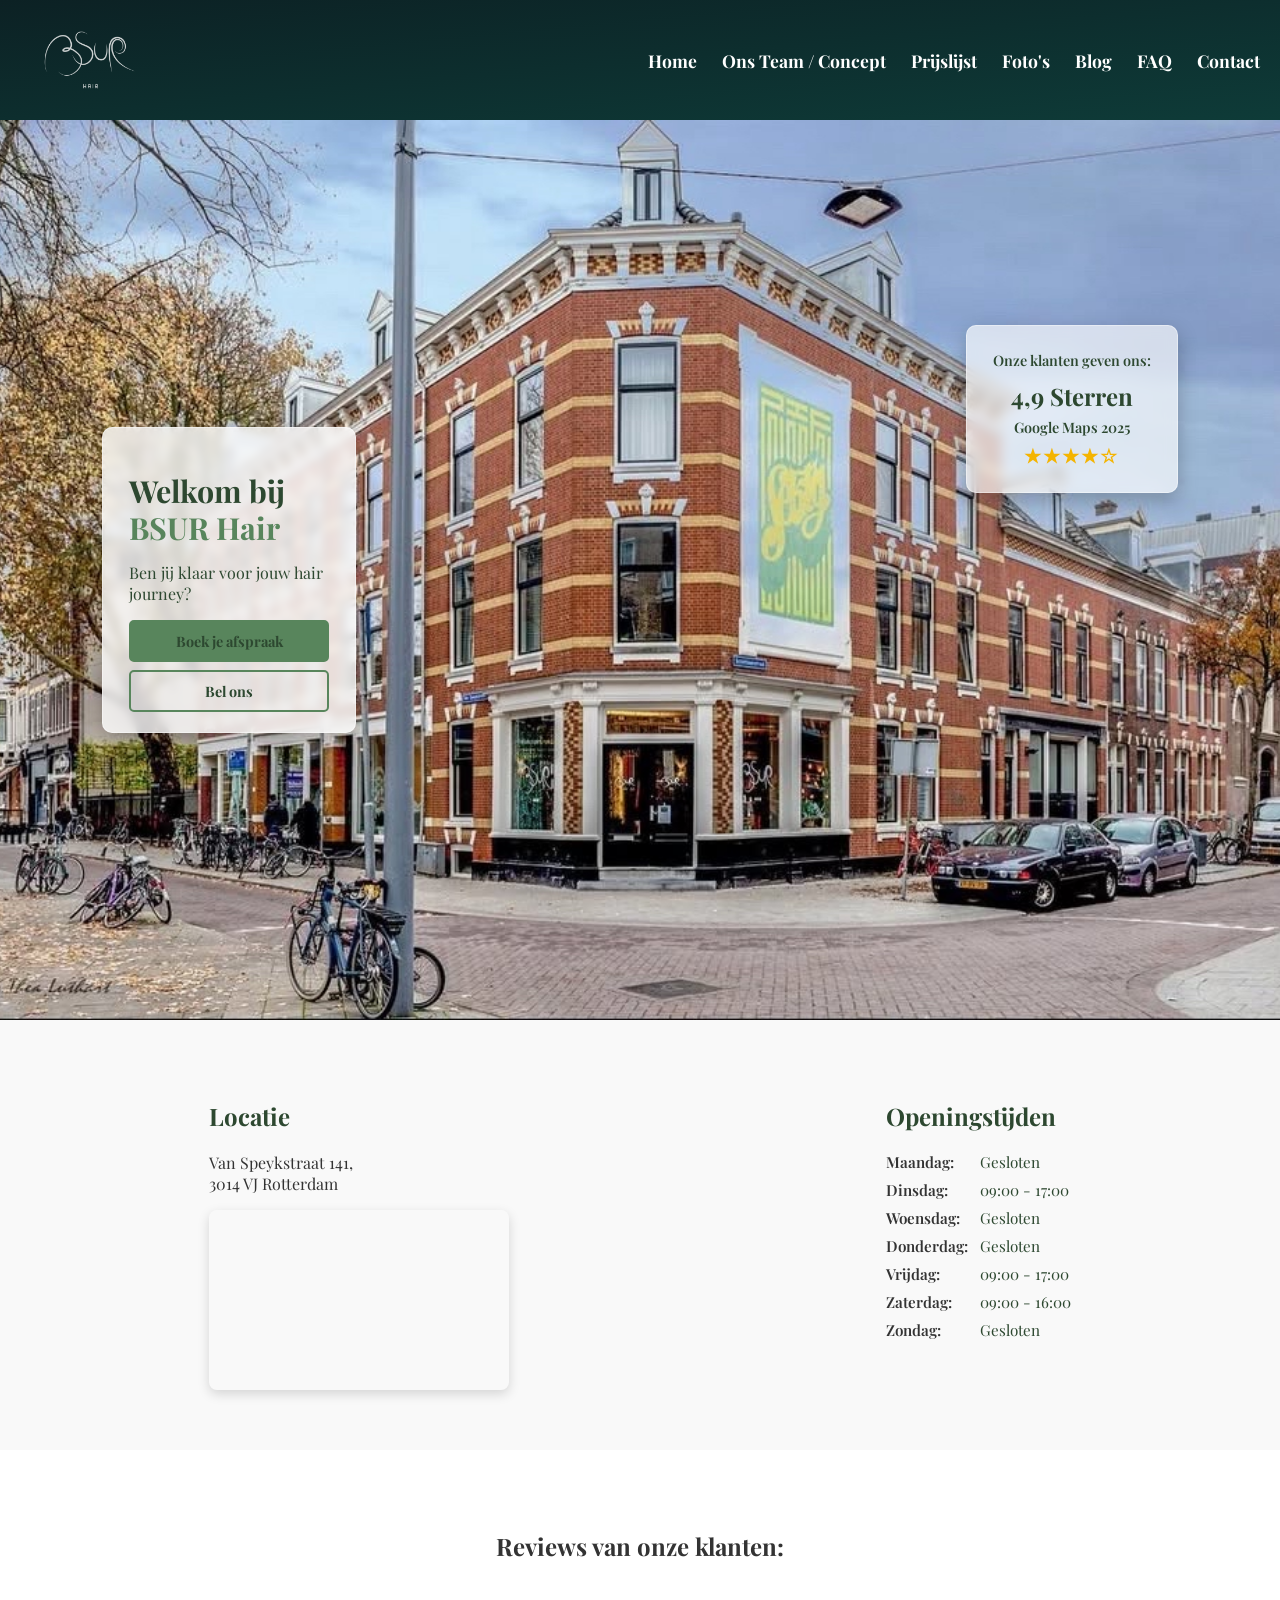
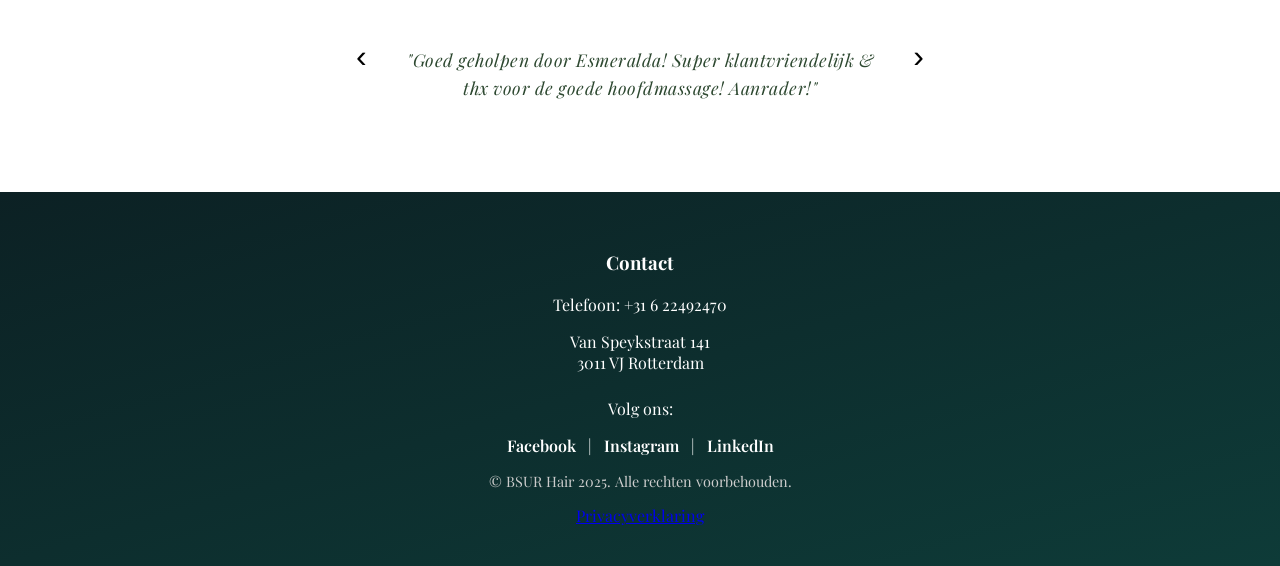
==== pages/index.html @ 0561527f "init commit" ====
<!DOCTYPE html>
<html lang="nl">
<head>
  <meta charset="UTF-8">
  <meta name="viewport" content="width=device-width, initial-scale=1.0">
  <title>BSUR Hair</title>
  <link rel="stylesheet" href="style.css">
</head>
<body>
  <!-- Navbar -->
  <header class="navbar">
    <img src="assets/logo.png" alt="BSUR Hair logo" class="logo">
    <nav>
      <ul>
        <li><a href="index.html">Home</a></li>
        <li><a href="ons-team.html">Ons Team / Concept</a></li>
        <li><a href="prijslijst.html">Prijslijst</a></li>
        <li><a href="#">Foto's</a></li>
        <li><a href="#">Blog</a></li>
        <li><a href="faq.html">FAQ</a></li>
        <li><a href="#">Contact</a></li>
      </ul>
    </nav>
  </header>

  <!-- Hero Section -->
  <section class="hero">
    <img src="assets/hero.png" alt="Salon foto">
    <div class="hero-text">
      <h1>Welkom bij <span class="highlight">BSUR Hair</span></h1>
      <p>Ben jij klaar voor jouw hair journey?</p>
      <div class="hero-buttons">
        <a href="https://widget.salonhub.nl/a/bsurhair/bsurhair/link.html#salonhub-create-client:bsurhair-salon:bsurhair" class="btn">Boek je afspraak</a>
        <a href="#" class="btn-outline">Bel ons</a>
      </div>
    </div>
    <div class="hero-rating">
      <p>Onze klanten geven ons:</p>
      <h2>4,9 Sterren</h2>
      <p>Google Maps 2025</p>
      <p class="stars">★★★★☆</p>
    </div>
  <section>

<!-- Locatie & Openingstijden -->
<section class="info">
  <div class="locatie">
    <h2>Locatie</h2>
    <p>Van Speykstraat 141,<br>3014 VJ Rotterdam</p>
    <div class="map-container">
      <iframe 
        src="https://www.google.com/maps?q=Van%20Speykstraat%20141%2C%203014%20VJ%20Rotterdam&amp;output=embed&amp;hl=en-GB&amp;z=14" 
        frameborder="0" 
        allowfullscreen
      ></iframe>
    </div>
  </div>
  <div class="openingstijden">
      <h2>Openingstijden</h2>
      <ul>
        <li><span class="day">Maandag:</span> <span class="time">Gesloten</span></li>
        <li><span class="day">Dinsdag:</span> <span class="time">09:00 - 17:00</span></li>
        <li><span class="day">Woensdag:</span> <span class="time">Gesloten</span></li>
        <li><span class="day">Donderdag:</span> <span class="time">Gesloten</span></li>
        <li><span class="day">Vrijdag:</span> <span class="time">09:00 - 17:00</span></li>
        <li><span class="day">Zaterdag:</span> <span class="time">09:00 - 16:00</span></li>
        <li><span class="day">Zondag:</span> <span class="time">Gesloten</span></li>
      </ul>
    </div>
</section>

  <!-- Reviews -->
<section class="reviews">
  <h2>Reviews van onze klanten:</h2>
  <div class="review-carousel-wrapper">
    <button class="prev">&#x2039;</button>
    
    <div class="review-carousel">
      <p class="review-item">"Goed geholpen door Esmeralda! Super klantvriendelijk & thx voor de goede hoofdmassage! Aanrader!"</p>
      <p class="review-item">"Er zijn veel kappers, maar weinig goede! Daar is Danny één van, een zeer goede kapper. Mijn dikke haar heeft hij wederom super mooi geknipt. Hier een zeer tevreden klant."</p>
      <p class="review-item">"Superfijne kapper. Hele fijne sfeer in de zaak! Danny is heel goed met kleur, denkt ook echt met je mee en is gewoon n superfijn persoon! Aanrader!"</p>
      <p class="review-item">"Danny is een top kapper, maar bovenal een zeer mooi en betrokken mens. Je komt voor veel meer dan alleen een knipbeurt!"</p>
      <p class="review-item">"Fantastische kapper die echt de tijd neemt en heel persoonlijk kijkt wat je wil met je haar. Ik kom er nu al jaren en ga altijd met een grote glimlach weg"</p>
      <p class="review-item">"Ik ben vandaag door Esmeralda geknipt en ik ben heel erg tevreden"</p>
      <p class="review-item">"Huiskamergevoel, zowel qua sfeer, inrichting en gesprekken, heel persoonlijk en relaxed! En dan ook nog mooi geknipt de deur uit natuurlijk 😊"</p>
      <p class="review-item">"Danny is een top kapper, maar bovenal een zeer mooi en betrokken mens. Je komt voor veel meer dan alleen een knipbeurt!"</p>
      <p class="review-item">"Zeer kundige kapper, fijne sfeer in de zaak altijd tevreden naar huis, ik en man en zoon komen er graag!"</p>
    </div>
    
    <button class="next">&#x203A;</button>
  </div>
</section>

  <!-- Footer -->
  <footer>
    <div class="footer-info">
      <h3>Contact</h3>
      <p>Telefoon: +31 6 22492470</p>
      <p>Van Speykstraat 141<br>3011 VJ Rotterdam</p>
    </div>
    <div class="footer-socials">
      <p>Volg ons:</p>
      <a href="#">Facebook</a> | <a href="#">Instagram</a> | <a href="#">LinkedIn</a>
    </div>
    <p class="copyright">© BSUR Hair 2025. Alle rechten voorbehouden.</p>
    <a href="#" id="privacyLink">Privacyverklaring</a>
  </footer>
<script src="review.js"></script>
<script src="privacy.js"></script>

    <div id="privacyModal" class="modal hidden">
      <div class="modal-content">
        <button class="close-btn" id="closePrivacy">&times;</button>

        <h2>Privacyverklaring</h2>

        <p>
          BSUR Hair hecht veel waarde aan uw privacy. Deze website is uitsluitend
          informatief en verzamelt geen persoonsgegevens.
        </p>

        <p>
          Afspraken worden gemaakt via een externe boekingswebsite. Voor de verwerking
          van persoonsgegevens via deze dienst is de betreffende externe partij
          verantwoordelijk.
        </p>

        <p>
          Deze website maakt geen gebruik van tracking cookies en verwerkt geen
          persoonsgegevens via formulieren of accounts.
        </p>

        <p>
          Heeft u vragen? Neem gerust contact met ons op.
        </p>
      </div>
    </div>

</body>
</html>
---- pages/style.css ----
@import url('https://fonts.googleapis.com/css2?family=Playfair+Display:wght@400;600;700&display=swap');

body {
  margin: 0;
  font-family: 'Playfair Display', serif;
  color: #333;
  background: #fff;
}

/* Navbar */
.navbar {
  display: flex;
  justify-content: space-between;
  align-items: center;
  background: linear-gradient(to bottom right, #0c2124, #0e3b38);
  padding: 10px 20px;
  position: sticky;
  top: 0;
  z-index: 1000;
  transition: background 0.5s ease;
}

.navbar .logo {
  height: 100px;
  width: auto;
  opacity: 0.85;
  filter: brightness(0.9) contrast(1.1);
}

.navbar ul {
  list-style: none;
  display: flex;
  gap: 25px;
  margin: 0;
  padding: 0;
}

.navbar a {
  color: white;
  text-decoration: none;
  font-weight: 700;
  font-size: 1.1rem;
  transition: color 0.3s ease;
}

.navbar a:hover {
  color: #58855C; /* goud accent */
}

/* Hero */
.hero {
  position: relative;
  width: 100%;
  overflow: hidden;
}

.hero img {
  width: 100%;
  height: 100vh; /* vult schermhoogte */
  object-fit: cover;
  object-position: center;
  display: block;
}

/* Tekstblok links */
.hero-text {
  position: absolute;
  top: 15%;
  left: 8%;
  background: rgba(255, 255, 255, 0.8); /* zacht wit */
  backdrop-filter: blur(4px);
  border: 1px solid rgba(255, 255, 255, 0.4);
  padding: 20px 26px;
  border-radius: 10px;
  color: #2d4830;
  max-width: 200px; /* nog iets slanker */
  box-shadow: 0 6px 18px rgba(0, 0, 0, 0.2);
}

.hero-text h1 {
  font-size: 1.9rem;
  line-height: 1.2;
  margin-bottom: 10px;
  color: #2d4830;
}

.hero-text .highlight {
  color: #58855C;
  font-weight: 700;
}

/* knoppen onder elkaar */
.hero-buttons {
  margin-top: 14px;
  display: flex;
  flex-direction: column;
  gap: 8px;
  width: 100%; /* vult de hele breedte van de hero-text */
}

.hero-buttons .btn,
.hero-buttons .btn-outline {
  display: block;
  width: 100%; /* 👈 beide exact even breed */
  text-align: center;
  font-weight: 700;
  border-radius: 5px;
  font-size: 0.9rem;
  padding: 9px 0;
  transition: 0.3s;
  box-sizing: border-box; /* voorkomt dat border de breedte breekt */
}

.hero-buttons .btn {
  border: 2px solid #58855C;
  background: #58855C;
  color: #2d4830;
}

.hero-buttons .btn:hover {
  background: #9EB8A0;
}

.hero-buttons .btn-outline {
  border: 2px solid #58855C;
  color: #2d4830;
  background: transparent;
}

.hero-buttons .btn-outline:hover {
  background: #9EB8A0;
  color: #2d4830;
}

.btn {
  background: #2d4830;
  color: white;
  padding: 10px 18px;
  margin-right: 10px;
  text-decoration: none;
  border-radius: 5px;
  font-weight: 600;
  transition: background 0.3s;
}

.btn:hover {
  background: #3b5e3f;
}

.btn-outline {
  border: 2px solid #2d4830;
  color: #2d4830;
  padding: 8px 15px;
  text-decoration: none;
  border-radius: 5px;
  font-weight: 600;
  transition: all 0.3s;
}

.btn-outline:hover {
  background: #2d4830;
  color: white;
}

/* Rating rechtsboven */
/* Hero rating (zelfde stijl als hero-text) */
.hero-rating {
  position: absolute;
  top: 10%;
  right: 8%;
  background: rgba(255, 255, 255, 0.65); /* lichter voor glas-effect */
  backdrop-filter: blur(6px); /* sterker blur voor frosted glass */
  border: 1px solid rgba(255, 255, 255, 0.4);
  padding: 20px 26px;
  border-radius: 10px;
  text-align: center;
  color: #2d4830;
  font-weight: 600;
  max-width: 200px;
  box-shadow: 0 8px 20px rgba(0, 0, 0, 0.25); /* iets dieper */
}

.hero-rating h2 {
  margin: 10px 0 5px;
  font-size: 1.5rem;
  color: #2d4830;
}

.hero-rating p {
  margin: 4px 0;
  font-size: 0.9rem;
}

.hero-rating .stars {
  color: #f4b400;
  font-size: 1.2rem;
  letter-spacing: 2px;
  margin-top: 5px;
}

/* Info sectie */
.info {
  display: flex;
  justify-content: space-around;
  align-items: flex-start;
  padding: 60px 20px;
  background: #f9f9f9;
}

.info h2 {
  color: #2d4830;
}

/* Map styling */
.map-container {
  width: 100%;
  max-width: 320px; /* net zoals de oude placeholder */
  height: 180px;
  border-radius: 8px;
  overflow: hidden;
  margin-top: 10px;
  box-shadow: 0 4px 12px rgba(0,0,0,0.15);
}

.map-container iframe {
  width: 100%;
  height: 100%;
  border: 0;
}

.openingstijden ul {
  list-style: none;
  padding: 0;
  margin: 0;
}

.openingstijden li {
  margin-bottom: 8px; /* meer ruimte tussen regels */
  font-size: 0.95rem;
}

.openingstijden li span.day {
  font-weight: 600; /* dagen bold */
  display: inline-block;
  width: 90px; /* vaste breedte zodat tijden mooi uitlijnen */
}

.openingstijden li span.time {
  color: #2d4830;
}

/* Reviews */
.reviews {
  text-align: center;
  padding: 60px 20px;
  background: #fff;
}

.review-carousel-wrapper {
  position: relative;
  width: 50%;
  height: 150px; /* of pas aan afhankelijk van teksthoogte */
  margin: 0 auto;
  display: flex;
  justify-content: center;
  align-items: center; /* verticaal centreren */
}

.review-carousel {
  position: relative;
  width: 100%;
  height: 100%;
}

.review-item {
  position: absolute;
  top: 50%; /* begin in het midden */
  left: 0;
  width: 100%;
  transform: translateY(-50%); /* verschuif omhoog zodat het gecentreerd is */
  opacity: 0;
  transition: opacity 0.5s ease;
  font-size: 1.1rem;
  line-height: 1.6;
  font-style: italic;
  color: #2d4830;
  text-align: center;
  letter-spacing: 0.5px;
  padding: 0 10px;
  box-sizing: border-box;
}

.review-item.active {
  opacity: 1;
}

.prev, .next {
  background: none;
  border: none;
  font-size: 2rem;
  color: #000; /* dun zwart pijltje */
  font-weight: 300;
  cursor: pointer;
  transition: color 0.3s, transform 0.2s;
  margin: 0 20px;
}

.prev:hover, .next:hover {
  color: #555; /* subtiele hover */
  transform: scale(1.2); /* licht vergroten op hover */
}



/* CSS voor ons concept / team pagina */
/* TEAM PAGE STYLING */

/* Hero banner */
.team-hero {
  width: 50%;
  height: 50vh; /* same feeling as homepage hero */
  overflow: hidden;
  margin-left: auto;
  margin-right: auto;
}

.team-hero img {
  width: 100%;
  height: 100%;
  object-fit: cover;
  display: flex;
}

/* Shared typography (match homepage) */
.concept,
.ambassador,
.team {
  font-family: 'Playfair Display', serif;
  color: #2d4830;
}

/* CONCEPT + AMBASSADOR (zelfde stijl als locatie/openingstijden sectie) */
.concept-ambassador-section {
  width: 100%;
  background-color: #f9f9f9; /* duidelijk grijs, niet overschreven */
  padding: 80px 0;
  position: relative;
  z-index: 1;
}

.concept-ambassador-section::before {
  content: "";
  position: absolute;
  inset: 0;
  background: #f9f9f9;
  z-index: -1;
}

.concept-ambassador-wrapper {
  display: flex;
  justify-content: space-around;
  align-items: flex-start;
  gap: 100px;
  max-width: 1200px;
  margin: 0 auto;
  padding: 0 40px;
  flex-wrap: wrap;
}

.concept, .ambassador {
  flex: 1 1 450px;
  max-width: 520px;
  text-align: left;
}

.concept h2, .ambassador h3 {
  font-size: 1.7rem;
  color: #2d4830;
  margin-bottom: 20px;
  font-family: 'Playfair Display', serif;
}

.concept p, .ambassador p {
  font-size: 0.95rem;
  line-height: 1.7;
  color: #2d4830;
}

.ambassador a {
  color: #f4b400;
  text-decoration: none;
  font-weight: 600;
}

.ambassador a:hover {
  text-decoration: underline;
}

/* TEAM GRID (alles netjes naast elkaar) */
.team {
  background: #fff;
  background-image: url("assets/behang.png");
  text-align: center;
  padding: 100px 40px;
}

.team h2 {
  color: #2d4830;
  border: 2px solid white;
  width: 300px;
  border-radius: 10px;
  margin-left: auto;
  margin-right: auto;
  background-color: white;
  font-size: 2rem;
  margin-bottom: 60px;
  font-family: 'Playfair Display', serif;
}

.team-grid {
  display: flex;
  justify-content: center;
  flex-wrap: nowrap; /* alles naast elkaar */
  gap: 40px;
  overflow-x: auto; /* als er te veel leden zijn, scrollt het horizontaal */
  padding-bottom: 20px;
  max-width: 1300px;
  margin: 0 auto;
}

.team-member {
  flex: 0 0 250px;
  text-align: center;
  background: #f9f9f9;
  border-radius: 10px;
  box-shadow: 0 4px 10px rgba(0,0,0,0.1);
  padding: 20px;
  transition: transform 0.3s;
}

.team-member:hover {
  transform: translateY(-6px);
}

.team-member img {
  width: 100%;
  height: 250px;
  object-fit: cover;
  border-radius: 8px;
  background: #ddd;
}

.team-member p {
  font-size: 1rem;
  line-height: 1.5;
  color: #2d4830;
  margin-top: 15px;
}

/* RESPONSIVE FIXES */
@media (max-width: 1100px) {
  .concept-ambassador-wrapper {
    flex-direction: column;
    align-items: center;
    gap: 80px;
  }

  .team-grid {
    flex-wrap: wrap;
    justify-content: center;
  }
}


/* Footer consistency */
footer {
  background: linear-gradient(to bottom right, #0c2124, #0e3b38);
  color: white;
  padding: 40px 20px;
  text-align: center;
  transition: background 0.5s ease;
  font-family: 'Playfair Display', serif;
}

/* Responsive layout */
@media (max-width: 900px) {
  .concept-ambassador-wrapper {
    flex-direction: column;
    align-items: center;
    gap: 40px;
  }

  .concept, .ambassador {
    max-width: 90%;
  }

  .team-hero {
    height: 60vh;
  }
}



/* Footer */
footer {
  background: linear-gradient(to bottom right, #0c2124, #0e3b38);
  color: white;
  padding: 40px 20px;
  text-align: center;
  transition: background 0.5s ease;
}

.footer-info {
  margin-bottom: 25px;
}

.footer-socials a {
  color: white;
  margin: 0 8px;
  text-decoration: none;
  font-weight: 600;
  transition: color 0.3s;
}

.footer-socials a:hover {
  color: #58855C;
}

.copyright {
  font-size: 0.9em;
  margin-top: 15px;
  color: #ccc;
}


/* FAQ PAGE */
.faq-section {
  max-width: 900px;
  margin: 80px auto;
  padding: 0 20px;
  font-family: 'Playfair Display', serif;
  color: #2d4830;
}

.faq-section h2 {
  text-align: center;
  font-size: 2rem;
  margin-bottom: 50px;
}

.faq-list {
  display: flex;
  flex-direction: column;
  gap: 35px;
}

.faq-item h3 {
  font-size: 1.3rem;
  margin-bottom: 8px;
  color: #2d4830;
}

.faq-item p {
  font-size: 1rem;
  line-height: 1.6;
  color: #3a543a;
}



/* FOTO'S PAGINA (Tagembed) */

.photos-section {
  padding: 100px 40px;
  text-align: center;
  font-family: 'Playfair Display', serif;
  color: #2d4830;
}

.photos-section h1 {
  font-size: 2.4rem;
  margin-bottom: 10px;
}

.instagram-link {
  font-size: 1rem;
  margin-bottom: 50px;
}

.instagram-link a {
  color: #58855C;
  font-weight: 700;
  text-decoration: none;
}

.instagram-link a:hover {
  text-decoration: underline;
}

/* Widget container */
.tagembed-wrapper {
  max-width: 1200px; /* controls grid width */
  margin: 0 auto;
}

/* Optional: soften widget background */
.tagembed-wrapper iframe {
  border-radius: 10px;
}



/* ========================= */
/* PRIJSLIJST PAGINA */
/* ========================= */

.price-section {
  max-width: 1200px;
  margin: 80px auto;
  padding: 0 20px;
  color: #2d4830;
  font-family: 'Playfair Display', serif;
}

.choose-title {
  text-align: center;
  font-size: 2.2rem;
  margin-bottom: 30px;
}

.kapper-buttons {
  display: flex;
  justify-content: center;
  gap: 20px;
  margin-bottom: 60px;
}

.kapper-btn {
  padding: 14px 36px;
  border-radius: 999px;
  border: 1px solid #c9a24d;
  background: transparent;
  font-size: 1rem;
  cursor: pointer;
  transition: 0.3s;
}

.kapper-btn.active,
.kapper-btn:hover {
  background: #c9a24d;
  color: #fff;
}

.kapper-role {
  text-align: center;
  font-size: 0.95rem;
  text-transform: uppercase;
  letter-spacing: 1px;
  opacity: 0.9;
}

.price-title {
  text-align: center;
  font-size: 2rem;
  margin: 10px 0 40px;
}

.price-grid {
  display: grid;
  grid-template-columns: repeat(4, 1fr);
  gap: 50px;
}

.price-column h3 {
  border-bottom: 2px solid #c9a24d;
  padding-bottom: 10px;
  margin-bottom: 25px;
}

.service {
  margin-bottom: 20px;
}

.service-title {
  font-weight: 600;
}

.service-desc {
  font-size: 0.9rem;
  opacity: 0.8;
}

.service-price {
  margin-top: 5px;
  font-weight: 600;
}

.price-note {
  text-align: center;
  margin-top: 50px;
  font-size: 0.9rem;
  opacity: 0.7;
}

@media (max-width: 900px) {
  .price-grid {
    grid-template-columns: 1fr;
  }
}



.modal {
  position: fixed;
  inset: 0;
  background: rgba(0, 0, 0, 0.5);
  display: flex;
  align-items: center;
  justify-content: center;
  z-index: 999;
}

.modal.hidden {
  display: none;
}

.modal-content {
  background: #fff;
  padding: 2rem;
  max-width: 600px;
  width: 90%;
  border-radius: 8px;
  position: relative;
  font-size: 0.95rem;
  line-height: 1.6;
}

.close-btn {
  position: absolute;
  top: 12px;
  right: 12px;
  background: none;
  border: none;
  font-size: 1.5rem;
  cursor: pointer;
}


.footer a {
  color: white; /* warm goud / salon look */
  text-decoration: none;
  font-weight: 500;
  transition: color 0.2s ease;
}

.footer a:visited {
  color: #b08d57;
}
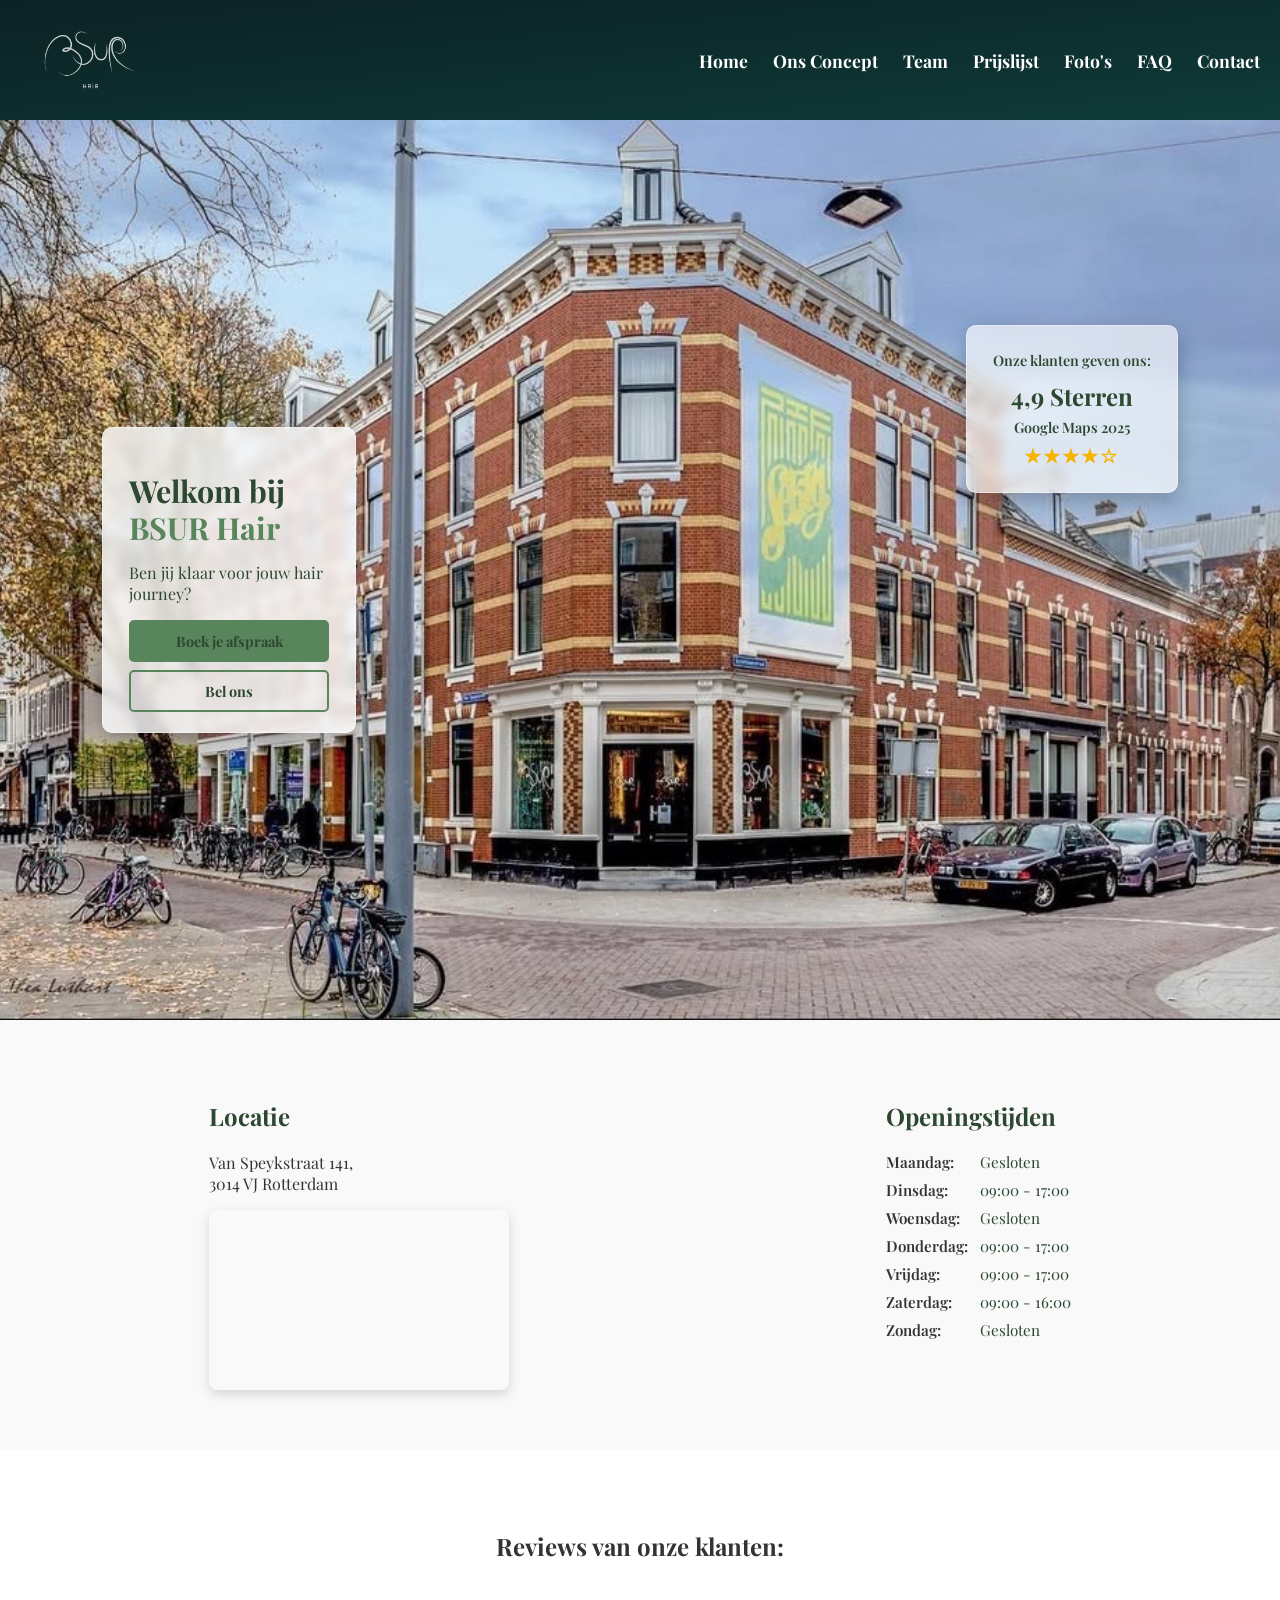
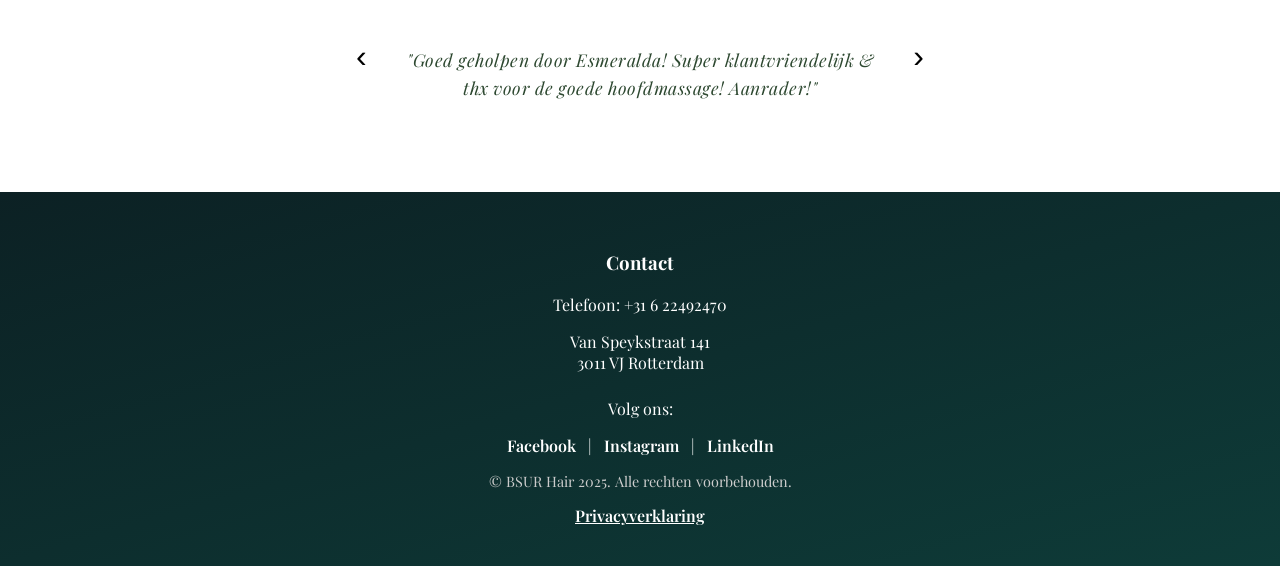
==== commit f04a9a7b: "verandering op ons team en prijslijst" ====
--- a/pages/index.html
+++ b/pages/index.html
@@ -13,10 +13,10 @@
     <nav>
       <ul>
         <li><a href="index.html">Home</a></li>
-        <li><a href="ons-team.html">Ons Team / Concept</a></li>
+        <li><a href="#">Ons Concept</a></li>
+        <li><a href="ons-team.html">Team</a></li>
         <li><a href="prijslijst.html">Prijslijst</a></li>
-        <li><a href="#">Foto's</a></li>
-        <li><a href="#">Blog</a></li>
+        <li><a href="fotos.html">Foto's</a></li>
         <li><a href="faq.html">FAQ</a></li>
         <li><a href="#">Contact</a></li>
       </ul>
@@ -61,7 +61,7 @@
         <li><span class="day">Maandag:</span> <span class="time">Gesloten</span></li>
         <li><span class="day">Dinsdag:</span> <span class="time">09:00 - 17:00</span></li>
         <li><span class="day">Woensdag:</span> <span class="time">Gesloten</span></li>
-        <li><span class="day">Donderdag:</span> <span class="time">Gesloten</span></li>
+        <li><span class="day">Donderdag:</span> <span class="time">09:00 - 17:00</span></li>
         <li><span class="day">Vrijdag:</span> <span class="time">09:00 - 17:00</span></li>
         <li><span class="day">Zaterdag:</span> <span class="time">09:00 - 16:00</span></li>
         <li><span class="day">Zondag:</span> <span class="time">Gesloten</span></li>
--- a/pages/style.css
+++ b/pages/style.css
@@ -405,13 +405,14 @@
 }
 
 .team h2 {
-  color: #2d4830;
-  border: 2px solid white;
+  color: white;
+  border: 2px solid black;
   width: 300px;
+  height: 50px;
   border-radius: 10px;
   margin-left: auto;
   margin-right: auto;
-  background-color: white;
+  background: linear-gradient(to bottom right, #0c2124, #0e3b38);
   font-size: 2rem;
   margin-bottom: 60px;
   font-family: 'Playfair Display', serif;
@@ -431,15 +432,11 @@
 .team-member {
   flex: 0 0 250px;
   text-align: center;
-  background: #f9f9f9;
-  border-radius: 10px;
-  box-shadow: 0 4px 10px rgba(0,0,0,0.1);
-  padding: 20px;
+  background: linear-gradient(to bottom right, #0c2124, #0e3b38);
+  border: 2px solid black;
+  box-shadow: 0 4px 3px rgba(0,0,0,0.1);
+  padding: 15px;
   transition: transform 0.3s;
-}
-
-.team-member:hover {
-  transform: translateY(-6px);
 }
 
 .team-member img {
@@ -453,7 +450,7 @@
 .team-member p {
   font-size: 1rem;
   line-height: 1.5;
-  color: #2d4830;
+  color: white;
   margin-top: 15px;
 }
 
@@ -554,16 +551,49 @@
   gap: 35px;
 }
 
+/* ========================= */
+/* FAQ ACCORDION */
+/* ========================= */
+
+.faq-item {
+  border-bottom: 1px solid #e0e0e0;
+  padding: 20px 0;
+}
+
+/* Vraag */
 .faq-item h3 {
   font-size: 1.3rem;
-  margin-bottom: 8px;
-  color: #2d4830;
-}
-
+  color: #2d4830;
+  cursor: pointer;
+  user-select: none;
+  margin: 0;
+  font-weight: 500;
+}
+
+/* Pijl links, tekst begint direct erna */
+.faq-item h3::before {
+  content: "▸";
+  display: inline-block;
+  transition: transform 0.25s ease;
+}
+
+/* Open = pijl omlaag */
+.faq-item.active h3::before {
+  transform: rotate(90deg);
+}
+
+/* Antwoord */
 .faq-item p {
   font-size: 1rem;
   line-height: 1.6;
   color: #3a543a;
+  margin: 12px 0 0;
+  display: none;
+}
+
+/* Zichtbaar wanneer actief */
+.faq-item.active p {
+  display: block;
 }
 
 
@@ -638,7 +668,7 @@
 .kapper-btn {
   padding: 14px 36px;
   border-radius: 999px;
-  border: 1px solid #c9a24d;
+  border: 1px solid #58855C;
   background: transparent;
   font-size: 1rem;
   cursor: pointer;
@@ -647,7 +677,7 @@
 
 .kapper-btn.active,
 .kapper-btn:hover {
-  background: #c9a24d;
+  background: #58855C;
   color: #fff;
 }
 
@@ -672,7 +702,7 @@
 }
 
 .price-column h3 {
-  border-bottom: 2px solid #c9a24d;
+  border-bottom: 2px solid #58855C;
   padding-bottom: 10px;
   margin-bottom: 25px;
 }
@@ -746,13 +776,71 @@
 }
 
 
-.footer a {
-  color: white; /* warm goud / salon look */
-  text-decoration: none;
+footer a {
+  color: white;
+  text-decoration-line: underline;
+  font-weight: 600;
+}
+
+footer a:hover {
+  color: #58855C; /* zelfde hover als navbar */
+}
+
+footer a:visited {
+  color: white; /* voorkomt paars/blauw */
+}
+
+/* ========================= */
+/* PRIJSLIJST HEADER FIX */
+/* ========================= */
+
+.price-header,
+.price-header * {
+  text-align: left;
+}
+
+/* Titel */
+.price-header .price-title {
+  text-align: left;
+}
+
+/* Kapper selectie */
+.price-header .kapper-select {
+  margin-bottom: 0.75rem;
+}
+
+.price-header .kapper-label {
+  display: block;
+  font-weight: 600;
+  margin-bottom: 0.5rem;
+}
+
+/* Buttons LINKS, niet gecentreerd */
+.price-header .kapper-buttons {
+  justify-content: flex-start;
+  margin-bottom: 0;
+}
+
+/* Kapper titel */
+.price-header .kapper-role {
+  text-align: left;
+  margin-top: 0.75rem;
+  font-size: 0.95rem;
+  color: #666;
+}
+
+/* Disclaimer link */
+.price-header .price-disclaimer {
+  margin-top: 0.75rem;
+}
+
+.price-header .price-disclaimer a {
+  color: #777;
   font-weight: 500;
+  text-decoration: underline;
   transition: color 0.2s ease;
 }
 
-.footer a:visited {
-  color: #b08d57;
-}
+.price-header .price-disclaimer a:hover {
+  color: #58855C; /* zelfde groen als accenten */
+}
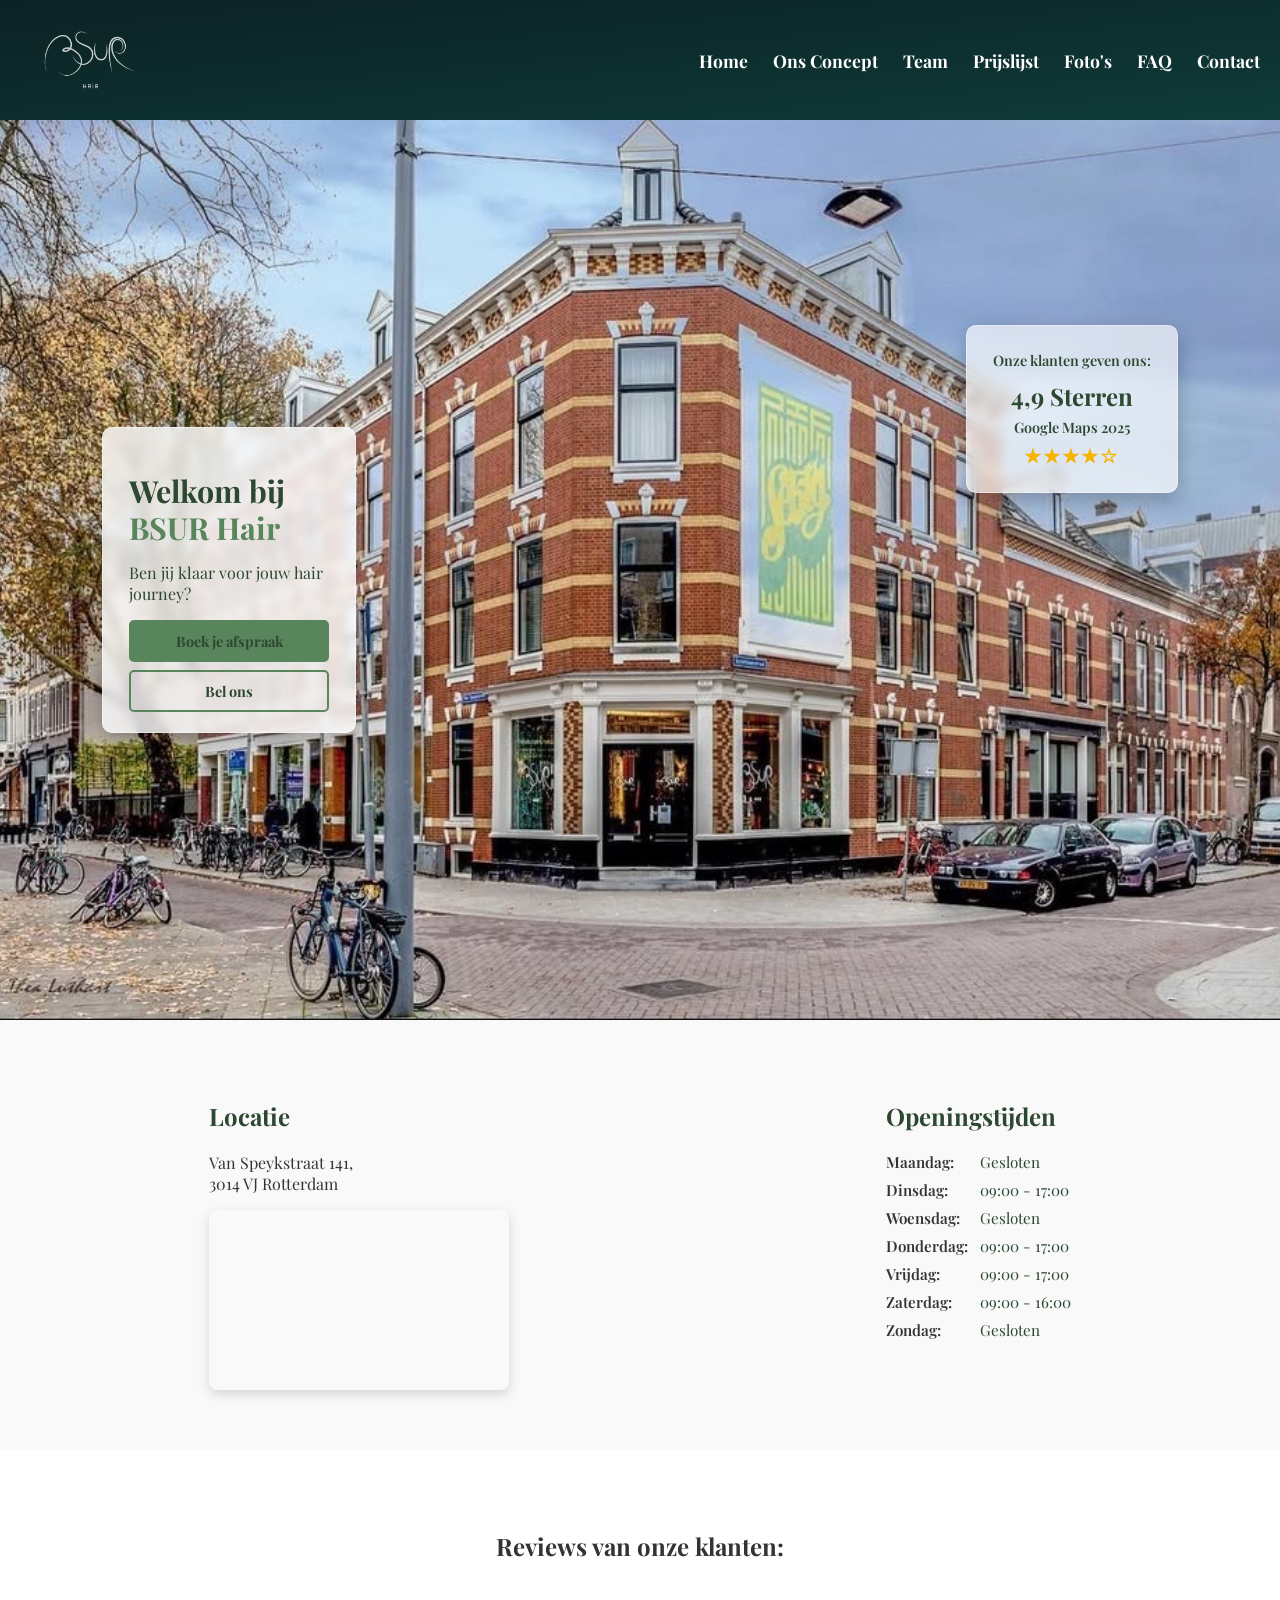
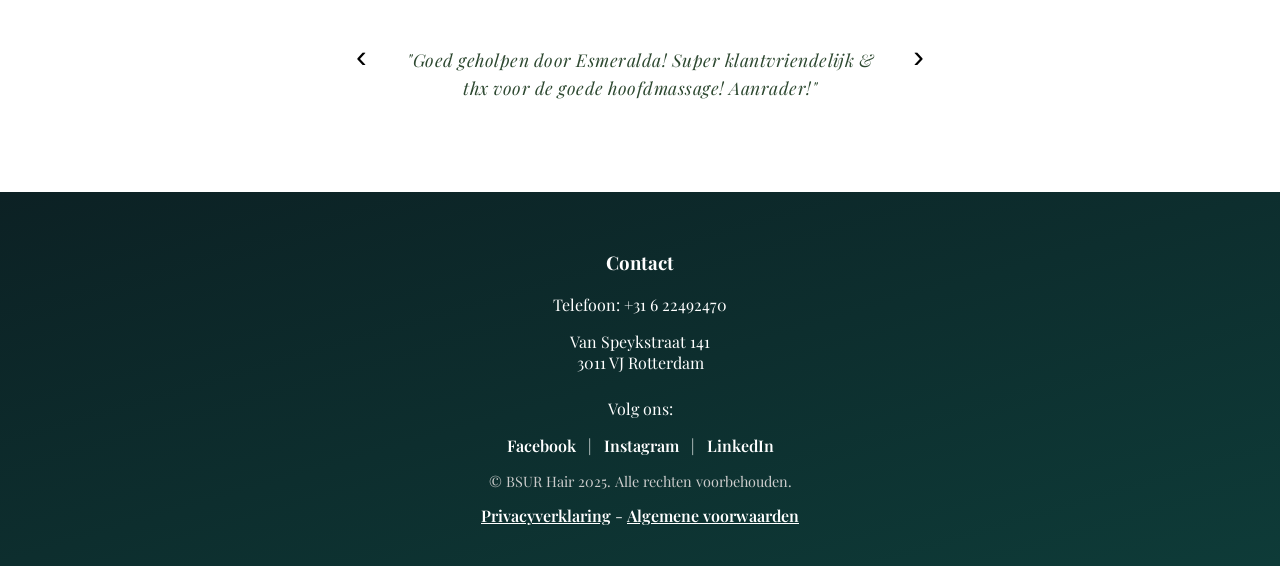
==== commit e68aefba: "prices, team text, terms and conditions edited/added - prices updated to salonhub data & edited dann" ====
--- a/pages/index.html
+++ b/pages/index.html
@@ -18,7 +18,7 @@
         <li><a href="prijslijst.html">Prijslijst</a></li>
         <li><a href="fotos.html">Foto's</a></li>
         <li><a href="faq.html">FAQ</a></li>
-        <li><a href="#">Contact</a></li>
+        <li><a href="contact.html">Contact</a></li>
       </ul>
     </nav>
   </header>
@@ -103,7 +103,8 @@
       <a href="#">Facebook</a> | <a href="#">Instagram</a> | <a href="#">LinkedIn</a>
     </div>
     <p class="copyright">© BSUR Hair 2025. Alle rechten voorbehouden.</p>
-    <a href="#" id="privacyLink">Privacyverklaring</a>
+    <a href="#" id="privacyLink">Privacyverklaring</a> -
+    <a href="algemene-voorwaarden.html">Algemene voorwaarden</a>
   </footer>
 <script src="review.js"></script>
 <script src="privacy.js"></script>
--- a/pages/style.css
+++ b/pages/style.css
@@ -427,6 +427,8 @@
   padding-bottom: 20px;
   max-width: 1300px;
   margin: 0 auto;
+
+  align-items: flex-start;
 }
 
 .team-member {
@@ -463,9 +465,57 @@
   }
 
   .team-grid {
-    flex-wrap: wrap;
-    justify-content: center;
+    flex-wrap: nowrap;
+    justify-content: flex-start;
   }
+}
+
+/* Ingeklapte tekst */
+.member-text {
+  max-height: 90px;              /* ongeveer 3–4 regels */
+  overflow: hidden;
+  position: relative;
+  transition: max-height 0.4s ease;
+}
+
+/* Fade-effect onderaan */
+.member-text::after {
+  content: "";
+  position: absolute;
+  left: 0;
+  right: 0;
+  bottom: 0;
+  height: 40px;
+  background: linear-gradient(to bottom, rgba(12,33,36,0), rgba(12,33,36,0.9));
+  pointer-events: none;
+}
+
+/* Uitgeklapt */
+.team-member.expanded .member-text {
+  max-height: 1000px; /* groot genoeg voor volledige tekst */
+}
+
+.team-member.expanded .member-text::after {
+  display: none;
+}
+
+/* Meer lezen knop */
+.read-more-btn {
+  margin-top: 12px;
+  background: transparent;
+  border: 1px solid #58855C;
+  color: #fff;
+  padding: 6px 16px;
+  border-radius: 999px;
+  font-family: 'Playfair Display', serif;
+  font-size: 0.9rem;
+  cursor: pointer;
+  transition: all 0.3s ease;
+}
+
+.read-more-btn:hover {
+  background: #58855C;
+  color: #2d4830;
 }
 
 
@@ -697,7 +747,7 @@
 
 .price-grid {
   display: grid;
-  grid-template-columns: repeat(4, 1fr);
+  grid-template-columns: repeat(5, 1fr);
   gap: 50px;
 }
 
@@ -844,3 +894,165 @@
 .price-header .price-disclaimer a:hover {
   color: #58855C; /* zelfde groen als accenten */
 }
+
+
+/* ========================= */
+/* CONTACT PAGINA */
+/* ========================= */
+
+.contact-section {
+  max-width: 1200px;
+  margin: 80px auto;
+  padding: 0 20px;
+  font-family: 'Playfair Display', serif;
+  color: #2d4830;
+}
+
+.contact-section h2 {
+  text-align: center;
+  font-size: 2.2rem;
+  margin-bottom: 60px;
+}
+
+.contact-wrapper {
+  display: flex;
+  gap: 60px;
+  align-items: flex-start;
+}
+
+/* Linker box: info + map */
+.contact-info-box {
+  flex: 1;
+  background: #f9f9f9;
+  padding: 30px;
+  border-radius: 10px;
+  box-shadow: 0 4px 12px rgba(0,0,0,0.1);
+}
+
+.contact-info-box h3 {
+  font-size: 1.5rem;
+  margin-bottom: 20px;
+}
+
+.contact-info-box p {
+  font-size: 1rem;
+  line-height: 1.6;
+  margin-bottom: 15px;
+}
+
+/* Map */
+.contact-map {
+  width: 100%;
+  height: 220px;
+  margin-top: 20px;
+  border-radius: 8px;
+  overflow: hidden;
+  box-shadow: 0 4px 10px rgba(0,0,0,0.15);
+}
+
+.contact-map iframe {
+  width: 100%;
+  height: 100%;
+  border: 0;
+}
+
+/* Rechter box: formulier */
+.contact-form-box {
+  flex: 1;
+  background: #fff;
+  padding: 30px;
+  border-radius: 10px;
+  box-shadow: 0 4px 12px rgba(0,0,0,0.1);
+}
+
+.contact-form-box h3 {
+  font-size: 1.5rem;
+  margin-bottom: 20px;
+}
+
+/* Form styling */
+.contact-form {
+  display: flex;
+  flex-direction: column;
+  gap: 12px;
+}
+
+.contact-form label {
+  font-weight: 600;
+  font-size: 0.95rem;
+}
+
+.contact-form input,
+.contact-form textarea {
+  padding: 10px 12px;
+  border-radius: 6px;
+  border: 1px solid #ccc;
+  font-family: 'Playfair Display', serif;
+  font-size: 0.95rem;
+  outline: none;
+  transition: border-color 0.2s;
+}
+
+.contact-form input:focus,
+.contact-form textarea:focus {
+  border-color: #58855C;
+}
+
+.contact-form button {
+  margin-top: 15px;
+  align-self: flex-start;
+  padding: 10px 28px;
+}
+
+/* Responsive */
+@media (max-width: 900px) {
+  .contact-wrapper {
+    flex-direction: column;
+  }
+}
+
+
+/* ========================= */
+/* ALGEMENE VOORWAARDEN */
+/* ========================= */
+
+.terms-section {
+  max-width: 800px;
+  margin: 100px auto;
+  padding: 0 20px;
+  font-family: 'Playfair Display', serif;
+  color: #2d4830;
+}
+
+.terms-section h1 {
+  text-align: center;
+  font-size: 2.4rem;
+  margin-bottom: 50px;
+}
+
+.terms-section h2 {
+  font-size: 1.4rem;
+  margin-top: 40px;
+  margin-bottom: 12px;
+  color: #2d4830;
+}
+
+.terms-section p {
+  font-size: 1rem;
+  line-height: 1.7;
+  margin-bottom: 15px;
+}
+
+.terms-intro {
+  text-align: center;
+  font-size: 1.05rem;
+  margin-bottom: 60px;
+  opacity: 0.9;
+}
+
+.terms-note {
+  margin-top: 60px;
+  font-size: 0.9rem;
+  opacity: 0.7;
+  text-align: center;
+}
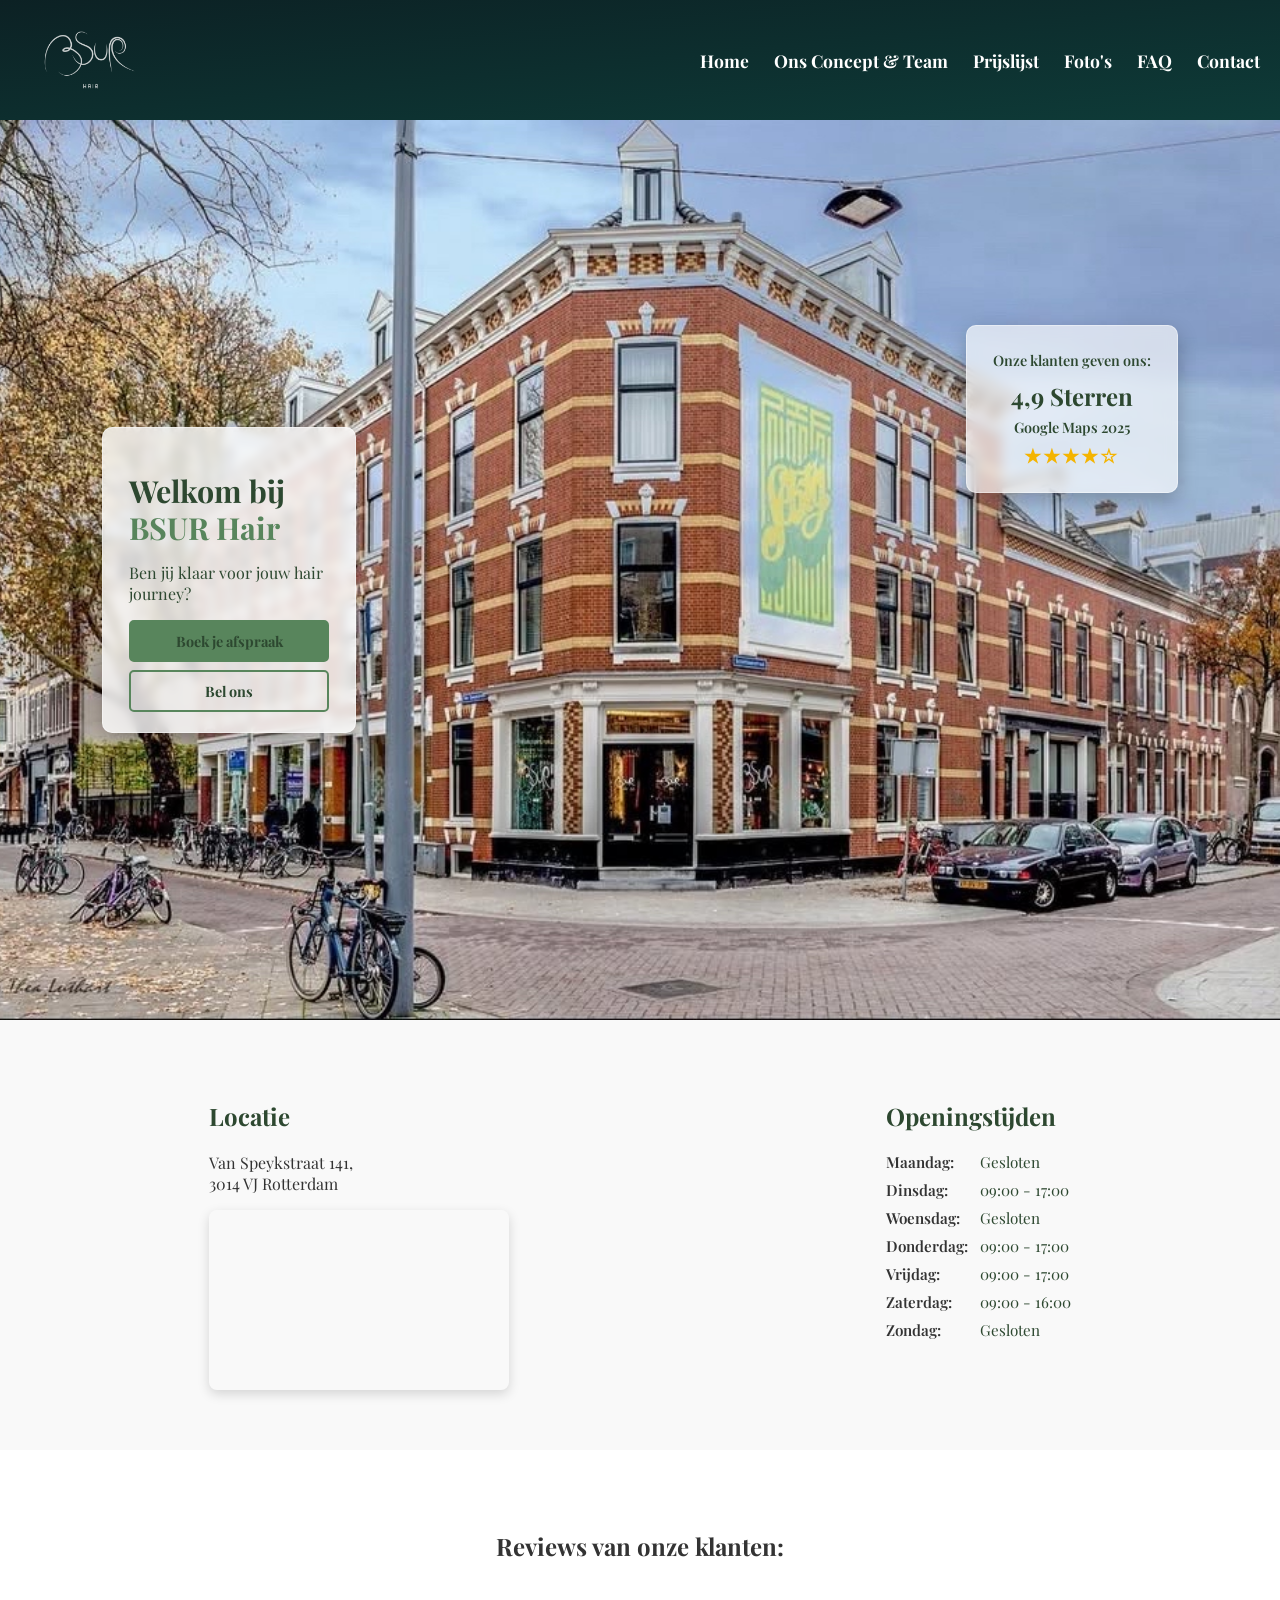
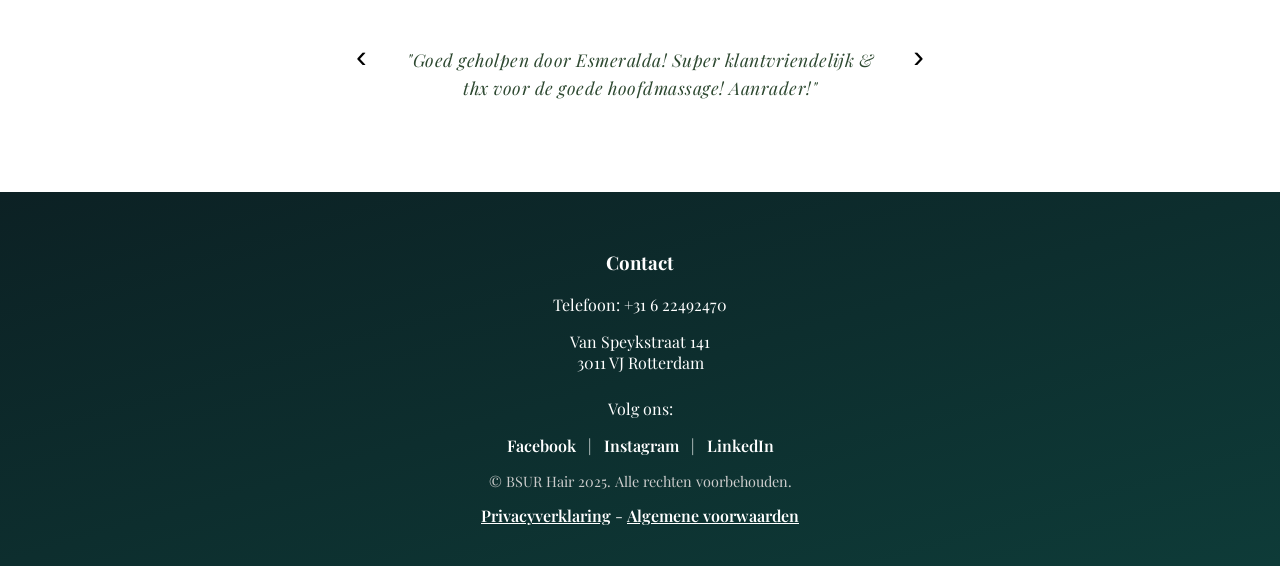
==== commit cbade138: "faq en fotos aangepast" ====
--- a/pages/index.html
+++ b/pages/index.html
@@ -13,8 +13,7 @@
     <nav>
       <ul>
         <li><a href="index.html">Home</a></li>
-        <li><a href="#">Ons Concept</a></li>
-        <li><a href="ons-team.html">Team</a></li>
+        <li><a href="ons-team.html">Ons Concept & Team</a></li>
         <li><a href="prijslijst.html">Prijslijst</a></li>
         <li><a href="fotos.html">Foto's</a></li>
         <li><a href="faq.html">FAQ</a></li>
--- a/pages/style.css
+++ b/pages/style.css
@@ -436,6 +436,7 @@
   text-align: center;
   background: linear-gradient(to bottom right, #0c2124, #0e3b38);
   border: 2px solid black;
+  border-radius: 15px;
   box-shadow: 0 4px 3px rgba(0,0,0,0.1);
   padding: 15px;
   transition: transform 0.3s;
@@ -678,13 +679,12 @@
 }
 
 /* Widget container */
-.tagembed-wrapper {
-  max-width: 1200px; /* controls grid width */
+.behold-wrapper {
+  max-width: 1200px;
   margin: 0 auto;
 }
 
-/* Optional: soften widget background */
-.tagembed-wrapper iframe {
+.behold-wrapper iframe {
   border-radius: 10px;
 }
 
